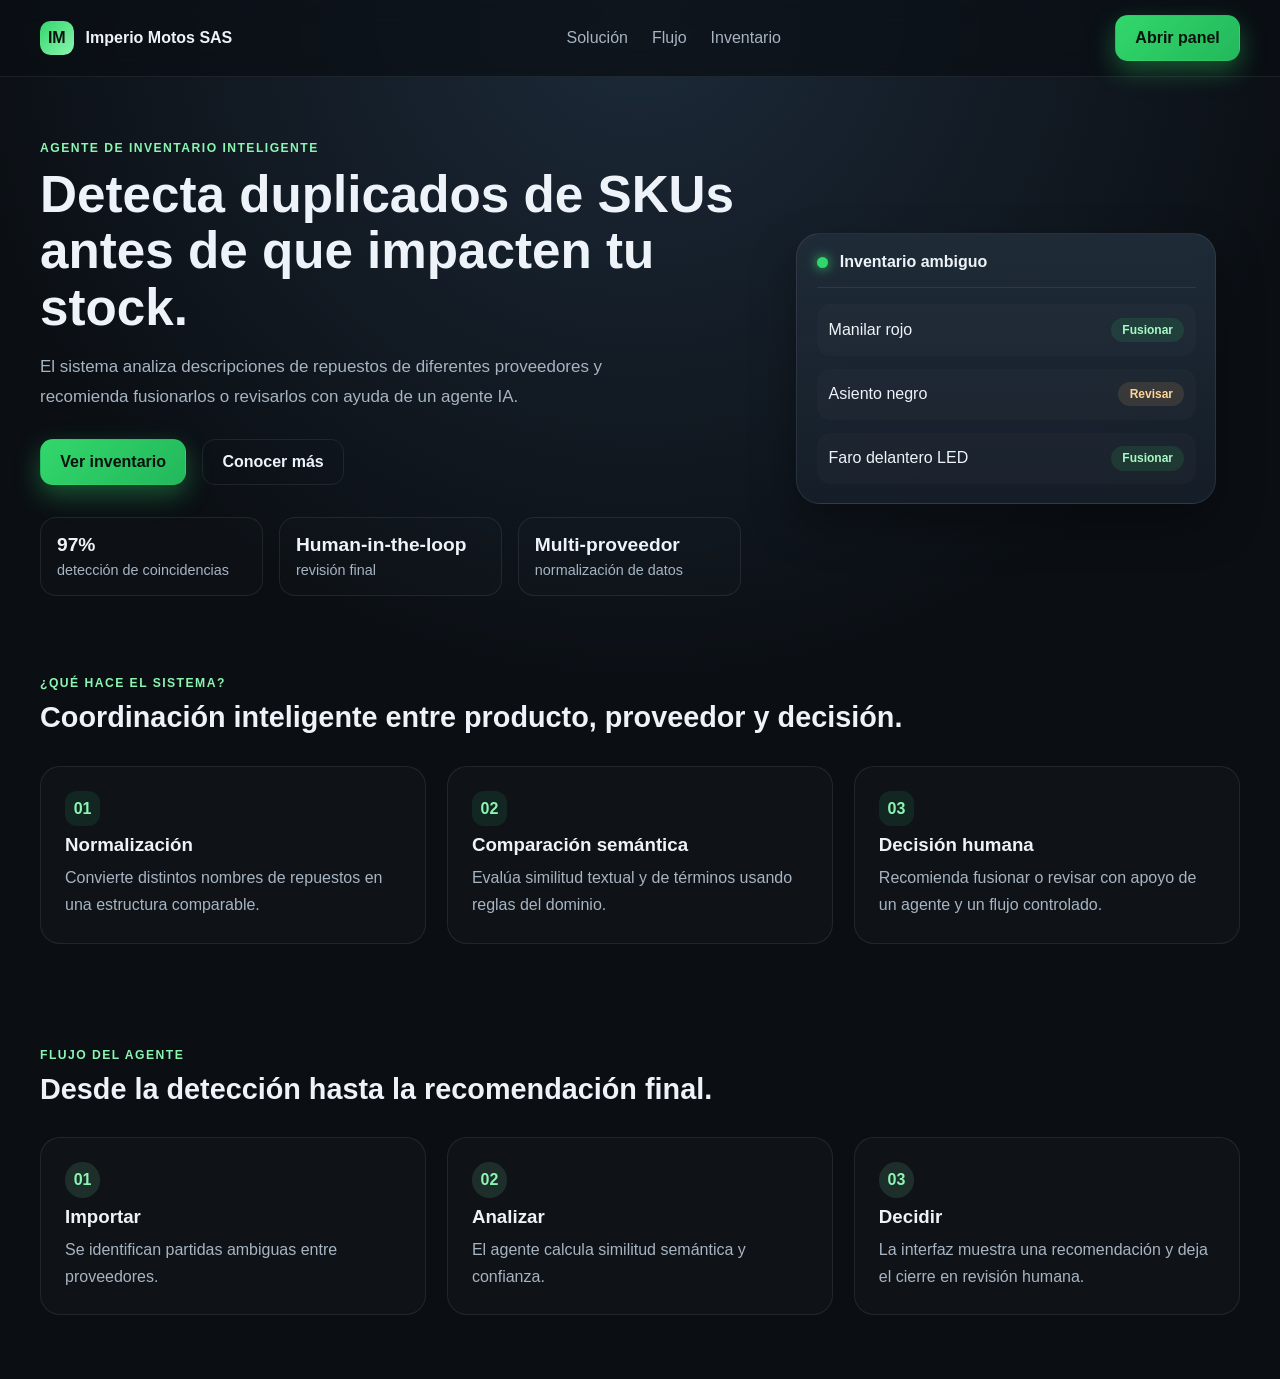
==== 03-Src/Frontend/index.html @ 2732e971 "feat: primer lanzamiento de agente IA." ====
<!DOCTYPE html>
<html lang="es">
  <head>
    <meta charset="UTF-8" />
    <meta name="viewport" content="width=device-width, initial-scale=1.0" />
    <title>Imperio Motos SAS</title>
    <link rel="stylesheet" href="styles.css" />
  </head>
  <body>
    <div class="page-shell">
      <header class="site-header">
        <nav class="nav container">
          <div class="brand">
            <span class="brand-mark">IM</span>
            <span>Imperio Motos SAS</span>
          </div>
          <div class="nav-links">
            <a href="#features">Solución</a>
            <a href="#workflow">Flujo</a>
            <a href="inventario.html">Inventario</a>
          </div>
          <a class="btn btn-primary" href="inventario.html">Abrir panel</a>
        </nav>
      </header>

      <main>
        <section class="hero">
          <div class="container hero-content">
            <div class="hero-copy">
              <p class="eyebrow">Agente de inventario inteligente</p>
              <h1>Detecta duplicados de SKUs antes de que impacten tu stock.</h1>
              <p class="hero-text">
                El sistema analiza descripciones de repuestos de diferentes proveedores y
                recomienda fusionarlos o revisarlos con ayuda de un agente IA.
              </p>
              <div class="hero-actions">
                <a class="btn btn-primary" href="inventario.html">Ver inventario</a>
                <a class="btn btn-secondary" href="#features">Conocer más</a>
              </div>
              <ul class="hero-stats">
                <li><strong>97%</strong><span>detección de coincidencias</span></li>
                <li><strong>Human-in-the-loop</strong><span>revisión final</span></li>
                <li><strong>Multi-proveedor</strong><span>normalización de datos</span></li>
              </ul>
            </div>

            <div class="hero-visual">
              <div class="dashboard-card">
                <div class="card-header">
                  <span class="status-dot"></span>
                  <span>Inventario ambiguo</span>
                </div>
                <div class="mini-table">
                  <div class="row">
                    <span>Manilar rojo</span>
                    <span class="badge success">Fusionar</span>
                  </div>
                  <div class="row">
                    <span>Asiento negro</span>
                    <span class="badge warning">Revisar</span>
                  </div>
                  <div class="row">
                    <span>Faro delantero LED</span>
                    <span class="badge success">Fusionar</span>
                  </div>
                </div>
              </div>
            </div>
          </div>
        </section>

        <section id="features" class="features">
          <div class="container section-heading">
            <p class="eyebrow">¿Qué hace el sistema?</p>
            <h2>Coordinación inteligente entre producto, proveedor y decisión.</h2>
          </div>
          <div class="container features-grid">
            <article class="feature-card">
              <div class="icon">01</div>
              <h3>Normalización</h3>
              <p>Convierte distintos nombres de repuestos en una estructura comparable.</p>
            </article>
            <article class="feature-card">
              <div class="icon">02</div>
              <h3>Comparación semántica</h3>
              <p>Evalúa similitud textual y de términos usando reglas del dominio.</p>
            </article>
            <article class="feature-card">
              <div class="icon">03</div>
              <h3>Decisión humana</h3>
              <p>Recomienda fusionar o revisar con apoyo de un agente y un flujo controlado.</p>
            </article>
          </div>
        </section>

        <section id="workflow" class="workflow">
          <div class="container section-heading">
            <p class="eyebrow">Flujo del agente</p>
            <h2>Desde la detección hasta la recomendación final.</h2>
          </div>
          <div class="container process-grid">
            <div class="process-step">
              <span>01</span>
              <h3>Importar</h3>
              <p>Se identifican partidas ambiguas entre proveedores.</p>
            </div>
            <div class="process-step">
              <span>02</span>
              <h3>Analizar</h3>
              <p>El agente calcula similitud semántica y confianza.</p>
            </div>
            <div class="process-step">
              <span>03</span>
              <h3>Decidir</h3>
              <p>La interfaz muestra una recomendación y deja el cierre en revisión humana.</p>
            </div>
          </div>
        </section>
      </main>
    </div>
  </body>
</html>
---- 03-Src/Frontend/styles.css ----
:root {
  --bg: #0b0f14;
  --bg-soft: #121922;
  --panel: #161f2a;
  --card: #1b2530;
  --card-alt: #202c39;
  --text: #edf3f8;
  --muted: #a7b4c2;
  --primary: #32d76b;
  --primary-strong: #23b85c;
  --accent: #8bf5b1;
  --warning: #ffbf69;
  --danger: #ff6b6b;
  --line: rgba(255, 255, 255, 0.08);
  --shadow: rgba(0, 0, 0, 0.35);
}

* {
  box-sizing: border-box;
}

html {
  scroll-behavior: smooth;
}

body {
  margin: 0;
  font-family: Inter, "Segoe UI", sans-serif;
  background: radial-gradient(circle at top, #1c2a39 0%, var(--bg) 45%);
  color: var(--text);
}

img {
  max-width: 100%;
}

button,
a {
  font: inherit;
}

.page-shell {
  min-height: 100vh;
}

.container {
  width: min(1200px, calc(100% - 2rem));
  margin: 0 auto;
}

.site-header {
  position: sticky;
  top: 0;
  z-index: 20;
  backdrop-filter: blur(12px);
  background: rgba(11, 15, 20, 0.72);
  border-bottom: 1px solid var(--line);
}

.nav {
  display: flex;
  align-items: center;
  justify-content: space-between;
  gap: 1rem;
  min-height: 76px;
}

.brand {
  display: flex;
  align-items: center;
  gap: 0.75rem;
  font-weight: 700;
}

.brand-mark {
  display: inline-flex;
  align-items: center;
  justify-content: center;
  width: 2.1rem;
  height: 2.1rem;
  border-radius: 0.65rem;
  background: linear-gradient(135deg, var(--primary), var(--accent));
  color: #0a120e;
  font-weight: 800;
}

.nav-links {
  display: flex;
  align-items: center;
  gap: 1.5rem;
}

.nav-links a {
  color: var(--muted);
  text-decoration: none;
  transition: color 0.2s ease;
}

.nav-links a:hover {
  color: var(--text);
}

.btn {
  display: inline-flex;
  align-items: center;
  justify-content: center;
  border: 1px solid transparent;
  border-radius: 0.8rem;
  padding: 0.8rem 1.2rem;
  font-weight: 700;
  text-decoration: none;
  cursor: pointer;
  transition: transform 0.2s ease, box-shadow 0.2s ease, background 0.2s ease;
}

.btn:hover {
  transform: translateY(-1px);
}

.btn-primary {
  background: linear-gradient(135deg, var(--primary), var(--primary-strong));
  color: #0a120e;
  box-shadow: 0 10px 24px rgba(50, 215, 107, 0.35);
}

.btn-secondary {
  background: transparent;
  color: var(--text);
  border-color: var(--line);
}

.hero {
  padding: 4rem 0 2.5rem;
}

.hero-content {
  display: grid;
  grid-template-columns: 1.2fr 0.8fr;
  align-items: center;
  gap: 2rem;
}

.eyebrow {
  margin: 0 0 0.75rem;
  color: var(--accent);
  text-transform: uppercase;
  letter-spacing: 0.12em;
  font-size: 0.76rem;
  font-weight: 700;
}

.hero-copy h1,
.section-heading h2,
.panel-topbar h1 {
  margin: 0;
  line-height: 1.1;
}

.hero-copy h1 {
  font-size: clamp(2.5rem, 4vw, 4.1rem);
  max-width: 700px;
}

.hero-text {
  max-width: 620px;
  margin: 1rem 0 0;
  color: var(--muted);
  font-size: 1.06rem;
  line-height: 1.75;
}

.hero-actions {
  display: flex;
  flex-wrap: wrap;
  gap: 1rem;
  margin-top: 1.75rem;
}

.hero-stats {
  list-style: none;
  padding: 0;
  margin: 2rem 0 0;
  display: grid;
  grid-template-columns: repeat(3, minmax(120px, 1fr));
  gap: 1rem;
}

.hero-stats li {
  padding: 1rem;
  border: 1px solid var(--line);
  border-radius: 1rem;
  background: rgba(255, 255, 255, 0.01);
}

.hero-stats strong {
  display: block;
  margin-bottom: 0.35rem;
  font-size: 1.2rem;
}

.hero-stats span {
  color: var(--muted);
  font-size: 0.9rem;
}

.hero-visual {
  display: flex;
  justify-content: center;
}

.dashboard-card {
  width: min(100%, 420px);
  padding: 1.2rem;
  border-radius: 1.5rem;
  border: 1px solid var(--line);
  background: linear-gradient(180deg, rgba(32, 44, 57, 0.95), rgba(22, 31, 42, 0.9));
  box-shadow: var(--shadow) 0 20px 45px;
}

.card-header {
  display: flex;
  align-items: center;
  gap: 0.75rem;
  padding-bottom: 1rem;
  border-bottom: 1px solid var(--line);
  font-weight: 600;
}

.status-dot {
  width: 0.7rem;
  height: 0.7rem;
  border-radius: 50%;
  background: var(--primary);
  box-shadow: 0 0 12px var(--primary);
}

.mini-table {
  display: grid;
  gap: 0.8rem;
  margin-top: 1rem;
}

.row {
  display: flex;
  align-items: center;
  justify-content: space-between;
  gap: 0.5rem;
  padding: 0.85rem 0.75rem;
  border-radius: 0.85rem;
  background: rgba(255, 255, 255, 0.02);
}

.badge {
  display: inline-flex;
  align-items: center;
  border-radius: 999px;
  padding: 0.32rem 0.7rem;
  font-size: 0.75rem;
  font-weight: 700;
}

.badge.success {
  background: rgba(50, 215, 107, 0.12);
  color: #a8f9c3;
}

.badge.warning {
  background: rgba(255, 191, 105, 0.12);
  color: #ffd39a;
}

.features,
.workflow {
  padding: 2.5rem 0 4rem;
}

.section-heading {
  margin-bottom: 2rem;
}

.section-heading h2 {
  font-size: clamp(1.8rem, 2vw, 3rem);
}

.features-grid,
.process-grid {
  display: grid;
  grid-template-columns: repeat(3, minmax(220px, 1fr));
  gap: 1.3rem;
}

.feature-card,
.process-step {
  padding: 1.5rem;
  border-radius: 1.25rem;
  border: 1px solid var(--line);
  background: rgba(255, 255, 255, 0.02);
}

.feature-card h3,
.process-step h3 {
  margin: 0.5rem 0;
}

.feature-card p,
.process-step p {
  margin: 0;
  color: var(--muted);
  line-height: 1.7;
}

.icon {
  display: inline-flex;
  width: 2.2rem;
  height: 2.2rem;
  align-items: center;
  justify-content: center;
  border-radius: 0.75rem;
  background: rgba(50, 215, 107, 0.1);
  color: var(--accent);
  font-weight: 800;
}

.process-step span {
  display: inline-flex;
  align-items: center;
  justify-content: center;
  width: 2.2rem;
  height: 2.2rem;
  border-radius: 50%;
  background: rgba(139, 245, 177, 0.12);
  color: var(--accent);
  font-weight: 700;
}

.dashboard-shell {
  padding-bottom: 2rem;
}

.dashboard {
  display: grid;
  grid-template-columns: 260px 1fr;
  gap: 1.2rem;
  padding-top: 2rem;
}

.sidebar-panel,
.inventory-panel,
.table-card,
.summary-card {
  border: 1px solid var(--line);
  border-radius: 1.2rem;
  background: rgba(27, 37, 48, 0.85);
}

.sidebar-panel {
  padding: 1.25rem;
}

.sidebar-panel h2 {
  margin-top: 0;
}

.sidebar-panel ul {
  list-style: none;
  padding: 0;
  margin: 0;
  display: grid;
  gap: 0.75rem;
}

.sidebar-panel li {
  padding: 0.8rem 0.9rem;
  border-radius: 0.8rem;
  color: var(--muted);
  background: transparent;
}

.sidebar-panel li.active {
  background: rgba(50, 215, 107, 0.12);
  color: var(--text);
  border: 1px solid rgba(50, 215, 107, 0.28);
}

.inventory-panel {
  padding: 1.25rem;
}

.panel-topbar {
  display: flex;
  align-items: center;
  justify-content: space-between;
  gap: 1rem;
  margin-bottom: 1.2rem;
}

.summary-cards {
  display: grid;
  grid-template-columns: repeat(3, minmax(0, 1fr));
  gap: 1rem;
  margin-bottom: 1.2rem;
}

.summary-card {
  padding: 1rem;
  display: flex;
  flex-direction: column;
  gap: 0.35rem;
}

.summary-card span {
  color: var(--muted);
}

.summary-card strong {
  font-size: 1.6rem;
}

.table-card {
  overflow: hidden;
}

table {
  width: 100%;
  border-collapse: collapse;
}

th,
td {
  padding: 0.95rem 0.85rem;
  text-align: left;
  border-bottom: 1px solid var(--line);
  vertical-align: top;
}

th {
  background: rgba(255, 255, 255, 0.02);
  color: var(--muted);
  font-size: 0.82rem;
  letter-spacing: 0.04em;
  text-transform: uppercase;
}

tbody tr:hover {
  background: rgba(255, 255, 255, 0.015);
}

.action-result {
  display: inline-flex;
  align-items: center;
  border-radius: 999px;
  padding: 0.35rem 0.7rem;
  font-size: 0.76rem;
  font-weight: 700;
}

.action-result.fusionar {
  background: rgba(50, 215, 107, 0.12);
  color: #a8f9c3;
}

.action-result.revisar {
  background: rgba(255, 191, 105, 0.12);
  color: #ffd39a;
}

.empty-state {
  text-align: center;
  color: var(--muted);
  padding: 2rem;
}

@media (max-width: 900px) {
  .hero-content,
  .dashboard {
    grid-template-columns: 1fr;
  }

  .dashboard {
    padding-top: 1rem;
  }
}

@media (max-width: 760px) {
  .nav {
    flex-wrap: wrap;
    justify-content: center;
    padding: 0.7rem 0;
  }

  .nav-links {
    order: 3;
    width: 100%;
    justify-content: center;
  }

  .features-grid,
  .process-grid,
  .summary-cards,
  .hero-stats {
    grid-template-columns: 1fr;
  }

  .panel-topbar {
    flex-direction: column;
    align-items: flex-start;
  }

  .table-card {
    overflow-x: auto;
  }
}
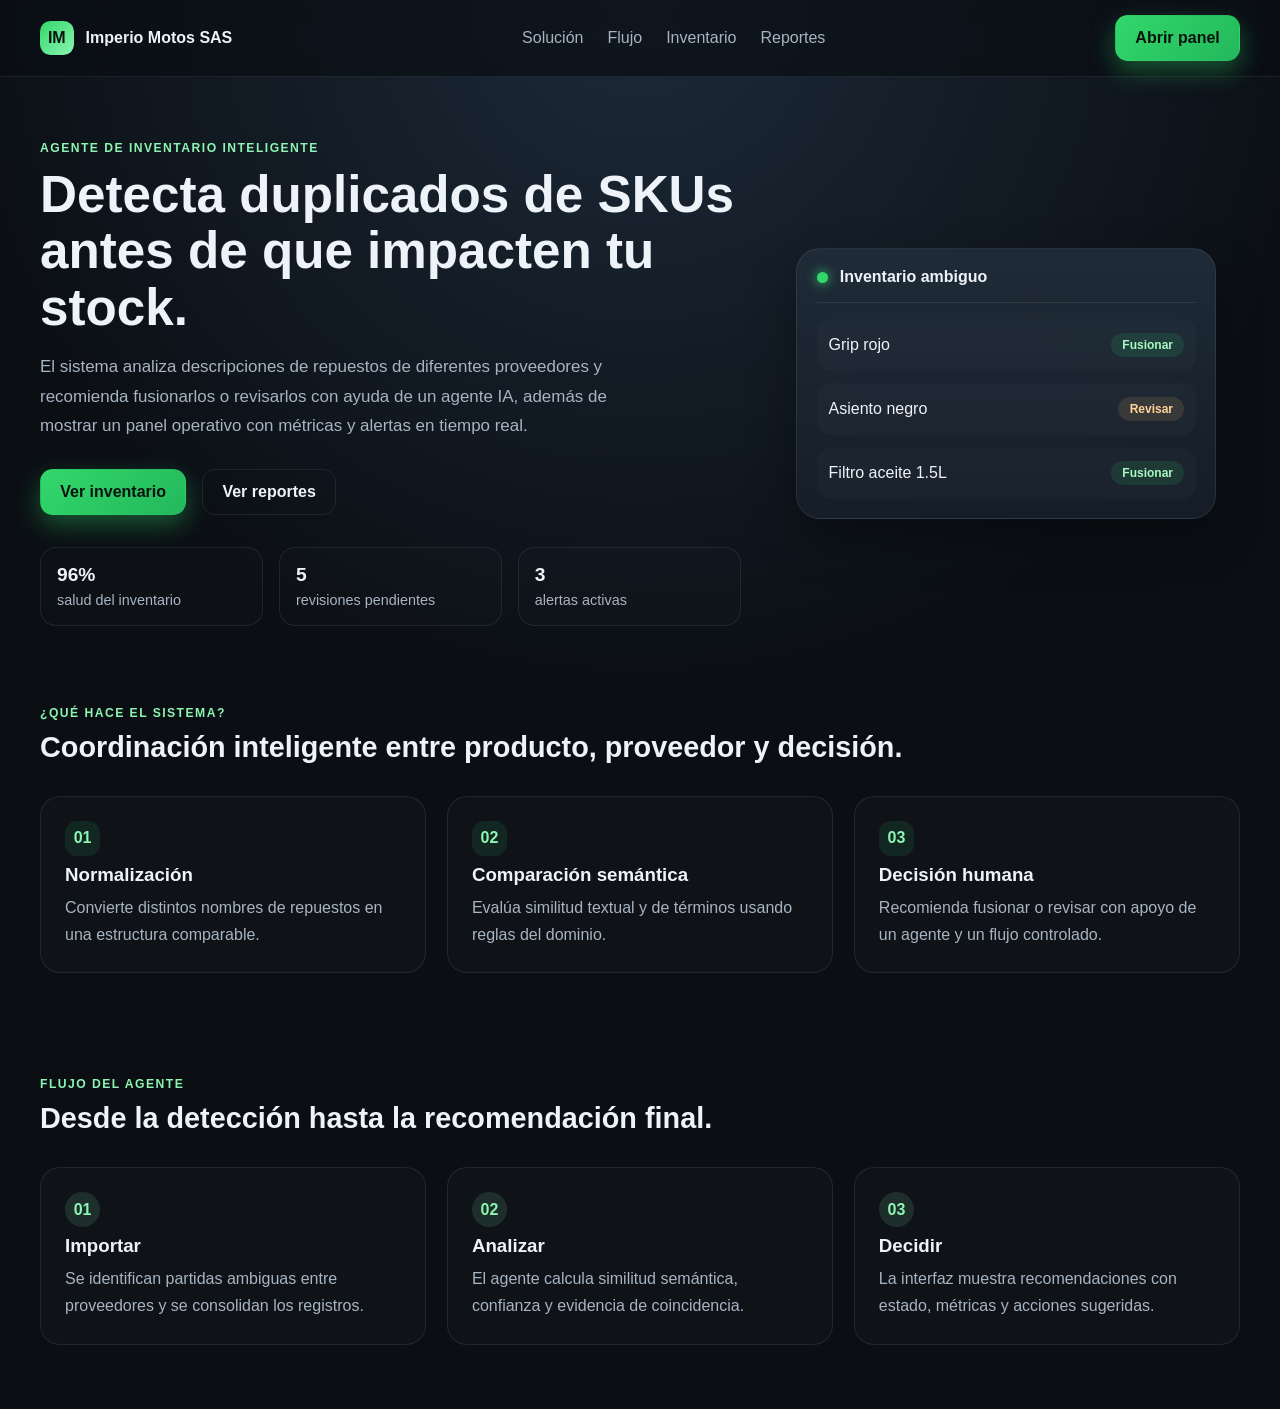
==== commit cefbd9d7: "style: nuevas vistas para enriquecer el agente." ====
--- a/03-Src/Frontend/index.html
+++ b/03-Src/Frontend/index.html
@@ -18,6 +18,7 @@
             <a href="#features">Solución</a>
             <a href="#workflow">Flujo</a>
             <a href="inventario.html">Inventario</a>
+            <a href="reportes.html">Reportes</a>
           </div>
           <a class="btn btn-primary" href="inventario.html">Abrir panel</a>
         </nav>
@@ -31,16 +32,17 @@
               <h1>Detecta duplicados de SKUs antes de que impacten tu stock.</h1>
               <p class="hero-text">
                 El sistema analiza descripciones de repuestos de diferentes proveedores y
-                recomienda fusionarlos o revisarlos con ayuda de un agente IA.
+                recomienda fusionarlos o revisarlos con ayuda de un agente IA, además de
+                mostrar un panel operativo con métricas y alertas en tiempo real.
               </p>
               <div class="hero-actions">
                 <a class="btn btn-primary" href="inventario.html">Ver inventario</a>
-                <a class="btn btn-secondary" href="#features">Conocer más</a>
+                <a class="btn btn-secondary" href="reportes.html">Ver reportes</a>
               </div>
               <ul class="hero-stats">
-                <li><strong>97%</strong><span>detección de coincidencias</span></li>
-                <li><strong>Human-in-the-loop</strong><span>revisión final</span></li>
-                <li><strong>Multi-proveedor</strong><span>normalización de datos</span></li>
+                <li><strong>96%</strong><span>salud del inventario</span></li>
+                <li><strong>5</strong><span>revisiones pendientes</span></li>
+                <li><strong>3</strong><span>alertas activas</span></li>
               </ul>
             </div>
 
@@ -52,7 +54,7 @@
                 </div>
                 <div class="mini-table">
                   <div class="row">
-                    <span>Manilar rojo</span>
+                    <span>Grip rojo</span>
                     <span class="badge success">Fusionar</span>
                   </div>
                   <div class="row">
@@ -60,7 +62,7 @@
                     <span class="badge warning">Revisar</span>
                   </div>
                   <div class="row">
-                    <span>Faro delantero LED</span>
+                    <span>Filtro aceite 1.5L</span>
                     <span class="badge success">Fusionar</span>
                   </div>
                 </div>
@@ -102,17 +104,17 @@
             <div class="process-step">
               <span>01</span>
               <h3>Importar</h3>
-              <p>Se identifican partidas ambiguas entre proveedores.</p>
+              <p>Se identifican partidas ambiguas entre proveedores y se consolidan los registros.</p>
             </div>
             <div class="process-step">
               <span>02</span>
               <h3>Analizar</h3>
-              <p>El agente calcula similitud semántica y confianza.</p>
+              <p>El agente calcula similitud semántica, confianza y evidencia de coincidencia.</p>
             </div>
             <div class="process-step">
               <span>03</span>
               <h3>Decidir</h3>
-              <p>La interfaz muestra una recomendación y deja el cierre en revisión humana.</p>
+              <p>La interfaz muestra recomendaciones con estado, métricas y acciones sugeridas.</p>
             </div>
           </div>
         </section>
--- a/03-Src/Frontend/styles.css
+++ b/03-Src/Frontend/styles.css
@@ -30,6 +30,13 @@
   color: var(--text);
 }
 
+h1,
+h2,
+h3,
+p {
+  margin-top: 0;
+}
+
 img {
   max-width: 100%;
 }
@@ -420,6 +427,152 @@
   overflow: hidden;
 }
 
+.sidebar-box {
+  margin-top: 1.5rem;
+  padding: 1rem;
+  border-radius: 1rem;
+  border: 1px solid var(--line);
+  background: rgba(255, 255, 255, 0.015);
+}
+
+.sidebar-box h3 {
+  margin-bottom: 0.75rem;
+  font-size: 0.96rem;
+}
+
+.mini-stat {
+  display: flex;
+  align-items: center;
+  justify-content: space-between;
+  gap: 0.5rem;
+  padding: 0.65rem 0;
+  border-top: 1px solid var(--line);
+}
+
+.mini-stat:first-of-type {
+  border-top: 0;
+}
+
+.mini-stat span {
+  color: var(--muted);
+}
+
+.reports-page {
+  padding-top: 2rem;
+}
+
+.panel-header {
+  margin-bottom: 1.25rem;
+}
+
+.reports-summary {
+  margin-bottom: 1.2rem;
+}
+
+.reports-grid {
+  display: grid;
+  grid-template-columns: repeat(2, minmax(0, 1fr));
+  gap: 1.2rem;
+  margin-bottom: 1.2rem;
+}
+
+.report-card {
+  padding: 1.25rem;
+  border: 1px solid var(--line);
+  border-radius: 1.2rem;
+  background: rgba(27, 37, 48, 0.85);
+}
+
+.report-header {
+  margin-bottom: 1rem;
+}
+
+.category-bars {
+  display: grid;
+  gap: 0.85rem;
+}
+
+.category-row {
+  display: grid;
+  grid-template-columns: 110px 1fr 42px;
+  align-items: center;
+  gap: 0.8rem;
+}
+
+.category-label {
+  color: var(--muted);
+  font-size: 0.9rem;
+}
+
+.category-track {
+  position: relative;
+  height: 0.72rem;
+  border-radius: 999px;
+  background: rgba(255, 255, 255, 0.06);
+  overflow: hidden;
+}
+
+.category-fill {
+  position: absolute;
+  inset: 0 auto 0 0;
+  border-radius: inherit;
+}
+
+.category-value {
+  text-align: right;
+  font-weight: 700;
+}
+
+.recommendation-list,
+.activity-feed {
+  list-style: none;
+  padding: 0;
+  margin: 0;
+  display: grid;
+  gap: 0.75rem;
+}
+
+.recommendation-list li,
+.activity-feed li {
+  padding: 0.8rem 0.9rem;
+  border-radius: 0.9rem;
+  background: rgba(255, 255, 255, 0.02);
+  color: var(--muted);
+}
+
+.forecast-chart {
+  display: grid;
+  grid-template-columns: repeat(4, minmax(0, 1fr));
+  align-items: end;
+  gap: 0.8rem;
+  min-height: 180px;
+}
+
+.forecast-bar-wrap {
+  display: flex;
+  flex-direction: column;
+  align-items: center;
+  justify-content: flex-end;
+  gap: 0.55rem;
+  height: 100%;
+}
+
+.forecast-bar {
+  width: 100%;
+  border-radius: 0.75rem 0.75rem 0 0;
+  background: linear-gradient(180deg, var(--accent), var(--primary));
+  min-height: 20px;
+}
+
+.forecast-label {
+  font-size: 0.8rem;
+  color: var(--muted);
+}
+
+.secondary-grid {
+  margin-bottom: 0;
+}
+
 table {
   width: 100%;
   border-collapse: collapse;
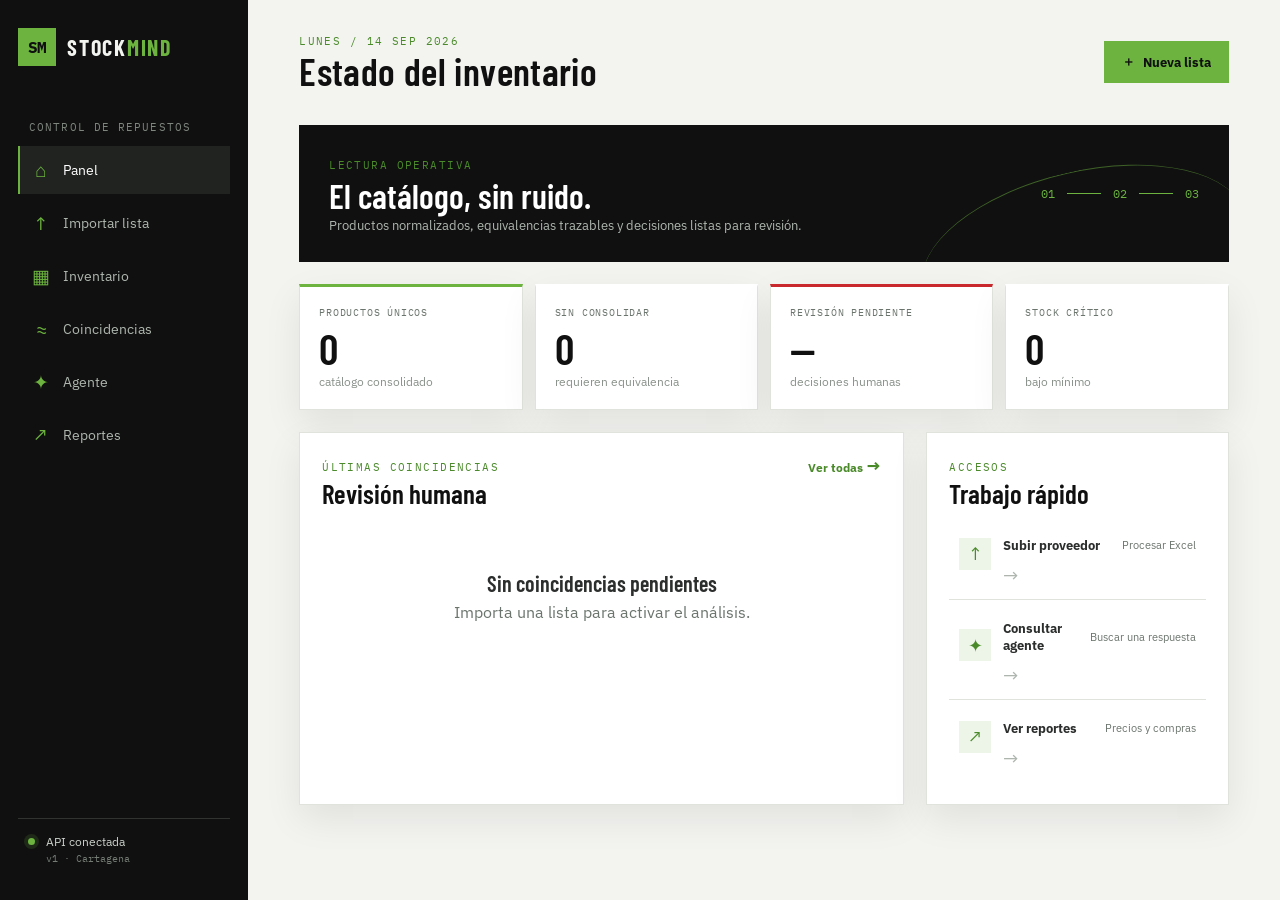
==== commit b7ae9b42: "release: v0.1.0 | estructura base y planeación del agente de inventario. Primer avance del proyecto " ====
--- a/03-Src/Frontend/index.html
+++ b/03-Src/Frontend/index.html
@@ -3,122 +3,43 @@
   <head>
     <meta charset="UTF-8" />
     <meta name="viewport" content="width=device-width, initial-scale=1.0" />
-    <title>Imperio Motos SAS</title>
-    <link rel="stylesheet" href="styles.css" />
+    <title>StockMind / Panel</title>
+    <link rel="stylesheet" href="Assets/styles.css" />
   </head>
-  <body>
-    <div class="page-shell">
-      <header class="site-header">
-        <nav class="nav container">
-          <div class="brand">
-            <span class="brand-mark">IM</span>
-            <span>Imperio Motos SAS</span>
-          </div>
-          <div class="nav-links">
-            <a href="#features">Solución</a>
-            <a href="#workflow">Flujo</a>
-            <a href="inventario.html">Inventario</a>
-            <a href="reportes.html">Reportes</a>
-          </div>
-          <a class="btn btn-primary" href="inventario.html">Abrir panel</a>
+  <body data-page="dashboard">
+    <div class="app-shell">
+      <aside class="side-rail">
+        <a class="brand" href="index.html"><span class="brand-mark">SM</span><span>STOCK<span class="brand-accent">MIND</span></span></a>
+        <p class="rail-caption">CONTROL DE REPUESTOS</p>
+        <nav class="main-nav" aria-label="Navegación principal">
+          <a class="nav-item active" href="index.html"><span class="nav-icon">⌂</span>Panel</a>
+          <a class="nav-item" href="Pages/importar.html"><span class="nav-icon">↑</span>Importar lista</a>
+          <a class="nav-item" href="Pages/inventario.html"><span class="nav-icon">▦</span>Inventario</a>
+          <a class="nav-item" href="Pages/coincidencias.html"><span class="nav-icon">≈</span>Coincidencias</a>
+          <a class="nav-item" href="Pages/agente.html"><span class="nav-icon">✦</span>Agente</a>
+          <a class="nav-item" href="Pages/reportes.html"><span class="nav-icon">↗</span>Reportes</a>
         </nav>
-      </header>
+        <div class="rail-footer"><span class="live-dot"></span><span>API conectada</span><small>v1 · Cartagena</small></div>
+      </aside>
 
-      <main>
-        <section class="hero">
-          <div class="container hero-content">
-            <div class="hero-copy">
-              <p class="eyebrow">Agente de inventario inteligente</p>
-              <h1>Detecta duplicados de SKUs antes de que impacten tu stock.</h1>
-              <p class="hero-text">
-                El sistema analiza descripciones de repuestos de diferentes proveedores y
-                recomienda fusionarlos o revisarlos con ayuda de un agente IA, además de
-                mostrar un panel operativo con métricas y alertas en tiempo real.
-              </p>
-              <div class="hero-actions">
-                <a class="btn btn-primary" href="inventario.html">Ver inventario</a>
-                <a class="btn btn-secondary" href="reportes.html">Ver reportes</a>
-              </div>
-              <ul class="hero-stats">
-                <li><strong>96%</strong><span>salud del inventario</span></li>
-                <li><strong>5</strong><span>revisiones pendientes</span></li>
-                <li><strong>3</strong><span>alertas activas</span></li>
-              </ul>
-            </div>
+      <main class="main-content">
+        <header class="topbar"><div><p class="kicker">LUNES / 14 SEP 2026</p><h1>Estado del inventario</h1></div><a class="button button-primary" href="Pages/importar.html"><span>＋</span> Nueva lista</a></header>
+        <section class="data-band"><div><span class="section-label">LECTURA OPERATIVA</span><h2>El catálogo, sin ruido.</h2><p>Productos normalizados, equivalencias trazables y decisiones listas para revisión.</p></div><div class="band-graphic" aria-hidden="true"><span>01</span><i></i><span>02</span><i></i><span>03</span></div></section>
 
-            <div class="hero-visual">
-              <div class="dashboard-card">
-                <div class="card-header">
-                  <span class="status-dot"></span>
-                  <span>Inventario ambiguo</span>
-                </div>
-                <div class="mini-table">
-                  <div class="row">
-                    <span>Grip rojo</span>
-                    <span class="badge success">Fusionar</span>
-                  </div>
-                  <div class="row">
-                    <span>Asiento negro</span>
-                    <span class="badge warning">Revisar</span>
-                  </div>
-                  <div class="row">
-                    <span>Filtro aceite 1.5L</span>
-                    <span class="badge success">Fusionar</span>
-                  </div>
-                </div>
-              </div>
-            </div>
-          </div>
+        <section class="metric-grid" aria-label="Resumen del inventario">
+          <article class="metric-card metric-feature"><span class="metric-label">PRODUCTOS ÚNICOS</span><strong id="metricCanonical">—</strong><span class="metric-note">catálogo consolidado</span></article>
+          <article class="metric-card"><span class="metric-label">SIN CONSOLIDAR</span><strong id="metricUnlinked">—</strong><span class="metric-note">requieren equivalencia</span></article>
+          <article class="metric-card metric-alert"><span class="metric-label">REVISIÓN PENDIENTE</span><strong id="metricPending">—</strong><span class="metric-note">decisiones humanas</span></article>
+          <article class="metric-card"><span class="metric-label">STOCK CRÍTICO</span><strong id="metricCritical">—</strong><span class="metric-note">bajo mínimo</span></article>
         </section>
 
-        <section id="features" class="features">
-          <div class="container section-heading">
-            <p class="eyebrow">¿Qué hace el sistema?</p>
-            <h2>Coordinación inteligente entre producto, proveedor y decisión.</h2>
-          </div>
-          <div class="container features-grid">
-            <article class="feature-card">
-              <div class="icon">01</div>
-              <h3>Normalización</h3>
-              <p>Convierte distintos nombres de repuestos en una estructura comparable.</p>
-            </article>
-            <article class="feature-card">
-              <div class="icon">02</div>
-              <h3>Comparación semántica</h3>
-              <p>Evalúa similitud textual y de términos usando reglas del dominio.</p>
-            </article>
-            <article class="feature-card">
-              <div class="icon">03</div>
-              <h3>Decisión humana</h3>
-              <p>Recomienda fusionar o revisar con apoyo de un agente y un flujo controlado.</p>
-            </article>
-          </div>
+        <section class="dashboard-grid">
+          <article class="panel panel-wide"><div class="panel-heading"><div><span class="section-label">ÚLTIMAS COINCIDENCIAS</span><h2>Revisión humana</h2></div><a class="text-link" href="Pages/coincidencias.html">Ver todas <span>→</span></a></div><div id="dashboardMatches" class="match-list"><div class="loading-line"></div></div></article>
+          <article class="panel"><div class="panel-heading"><div><span class="section-label">ACCESOS</span><h2>Trabajo rápido</h2></div></div><div class="quick-actions"><a href="Pages/importar.html"><span class="quick-icon">↑</span><b>Subir proveedor</b><small>Procesar Excel</small><span>→</span></a><a href="Pages/agente.html"><span class="quick-icon">✦</span><b>Consultar agente</b><small>Buscar una respuesta</small><span>→</span></a><a href="Pages/reportes.html"><span class="quick-icon">↗</span><b>Ver reportes</b><small>Precios y compras</small><span>→</span></a></div></article>
         </section>
-
-        <section id="workflow" class="workflow">
-          <div class="container section-heading">
-            <p class="eyebrow">Flujo del agente</p>
-            <h2>Desde la detección hasta la recomendación final.</h2>
-          </div>
-          <div class="container process-grid">
-            <div class="process-step">
-              <span>01</span>
-              <h3>Importar</h3>
-              <p>Se identifican partidas ambiguas entre proveedores y se consolidan los registros.</p>
-            </div>
-            <div class="process-step">
-              <span>02</span>
-              <h3>Analizar</h3>
-              <p>El agente calcula similitud semántica, confianza y evidencia de coincidencia.</p>
-            </div>
-            <div class="process-step">
-              <span>03</span>
-              <h3>Decidir</h3>
-              <p>La interfaz muestra recomendaciones con estado, métricas y acciones sugeridas.</p>
-            </div>
-          </div>
-        </section>
+        <div id="dashboardNotice" class="notice" role="status" hidden></div>
       </main>
     </div>
+    <script src="Assets/Js/script.js"></script>
   </body>
 </html>
--- a/03-Src/Frontend/Assets/styles.css
+++ b/03-Src/Frontend/Assets/styles.css
@@ -0,0 +1,154 @@
+@import url('https://fonts.googleapis.com/css2?family=Barlow+Condensed:wght@500;600;700&family=IBM+Plex+Mono:wght@400;500&family=IBM+Plex+Sans:wght@400;500;600;700&display=swap');
+
+:root {
+  --verde: #6cb33f;
+  --verde-hondo: #4a8a2a;
+  --negro: #101010;
+  --grafito: #2b2e2c;
+  --hueso: #f3f4f0;
+  --blanco: #ffffff;
+  --muted: #6b746d;
+  --line: #dfe3dc;
+  --line-dark: #3a3d39;
+  --alerta: #c9282d;
+  --amber: #b87918;
+  --shadow: 0 14px 35px rgba(16, 16, 16, .08);
+}
+
+* { box-sizing: border-box; }
+html { scroll-behavior: smooth; }
+body { margin: 0; background: var(--hueso); color: var(--grafito); font-family: 'IBM Plex Sans', sans-serif; }
+a { color: inherit; }
+button, input, select, textarea { font: inherit; }
+button, a { -webkit-tap-highlight-color: transparent; }
+button:focus-visible, a:focus-visible, input:focus-visible, select:focus-visible, textarea:focus-visible { outline: 3px solid rgba(108,179,63,.55); outline-offset: 3px; }
+
+.app-shell { min-height: 100vh; display: grid; grid-template-columns: 248px minmax(0, 1fr); }
+.side-rail { position: sticky; top: 0; height: 100vh; display: flex; flex-direction: column; padding: 28px 18px 20px; background: var(--negro); color: #f2f4ef; }
+.brand { display: inline-flex; align-items: center; gap: 11px; text-decoration: none; font-family: 'Barlow Condensed', sans-serif; font-size: 22px; font-weight: 700; letter-spacing: .08em; }
+.brand-mark { display: grid; place-items: center; width: 38px; height: 38px; background: var(--verde); color: var(--negro); font: 700 16px 'IBM Plex Mono', monospace; letter-spacing: -.08em; }
+.brand-accent { color: var(--verde); }
+.rail-caption { margin: 54px 11px 12px; color: #7e867e; font: 11px 'IBM Plex Mono', monospace; letter-spacing: .1em; }
+.main-nav { display: grid; gap: 5px; }
+.nav-item { display: flex; align-items: center; gap: 12px; padding: 12px 11px; color: #aeb6ae; text-decoration: none; font-size: 14px; border-left: 2px solid transparent; transition: color .18s, background .18s, border .18s; }
+.nav-item:hover, .nav-item.active { color: #fff; background: #20231f; border-left-color: var(--verde); }
+.nav-icon { width: 20px; color: var(--verde); text-align: center; font-size: 19px; }
+.rail-footer { display: grid; grid-template-columns: 10px 1fr; gap: 3px 8px; margin-top: auto; padding: 15px 10px; border-top: 1px solid #30332f; color: #cbd2ca; font-size: 12px; }
+.rail-footer small { grid-column: 2; color: #747c74; font: 10px 'IBM Plex Mono', monospace; }
+.live-dot { width: 7px; height: 7px; margin-top: 4px; border-radius: 50%; background: var(--verde); box-shadow: 0 0 0 4px rgba(108,179,63,.15); }
+.main-content { min-width: 0; padding: 34px clamp(22px, 4vw, 64px) 58px; }
+.topbar { display: flex; align-items: center; justify-content: space-between; gap: 20px; max-width: 1400px; margin: 0 auto 35px; }
+.topbar h1 { margin: 4px 0 0; color: var(--negro); font: 600 clamp(28px, 3vw, 43px)/1 'Barlow Condensed', sans-serif; letter-spacing: .01em; }
+.kicker, .section-label { margin: 0; color: var(--verde-hondo); font: 11px 'IBM Plex Mono', monospace; letter-spacing: .13em; }
+.button { display: inline-flex; align-items: center; justify-content: center; gap: 8px; min-height: 42px; padding: 0 17px; border: 1px solid transparent; text-decoration: none; cursor: pointer; font-size: 13px; font-weight: 700; transition: background .18s, color .18s, transform .18s; }
+.button:hover { transform: translateY(-1px); }
+.button-primary { background: var(--verde); color: var(--negro); }
+.button-primary:hover { background: var(--verde-hondo); color: white; }
+.button-quiet { background: transparent; border-color: var(--line); color: var(--grafito); }
+.button-danger { background: #fff1f0; border-color: #efc9c6; color: var(--alerta); }
+.button-small { min-height: 32px; padding: 0 11px; font-size: 12px; }
+.data-band { position: relative; display: flex; justify-content: space-between; gap: 30px; overflow: hidden; max-width: 1400px; margin: 0 auto 22px; padding: 28px 30px; background: var(--negro); color: white; }
+.data-band::after { position: absolute; right: -20px; bottom: -70px; width: 330px; height: 160px; border-top: 1px solid rgba(108,179,63,.5); border-radius: 50%; content: ''; transform: rotate(-13deg); }
+.data-band h2 { margin: 6px 0 4px; font: 600 34px/1 'Barlow Condensed', sans-serif; }
+.data-band p { margin: 0; color: #afb7af; font-size: 13px; }
+.band-graphic { position: relative; z-index: 1; display: flex; align-items: center; gap: 12px; color: var(--verde); font: 12px 'IBM Plex Mono', monospace; }
+.band-graphic i { display: block; width: 34px; height: 1px; background: var(--verde); }
+.metric-grid { display: grid; grid-template-columns: repeat(4, 1fr); gap: 12px; max-width: 1400px; margin: 0 auto 22px; }
+.metric-card { min-height: 125px; padding: 19px; background: white; border: 1px solid var(--line); border-top: 3px solid transparent; box-shadow: var(--shadow); }
+.metric-card.metric-feature { border-top-color: var(--verde); }
+.metric-card.metric-alert { border-top-color: var(--alerta); }
+.metric-label { display: block; color: var(--muted); font: 10px 'IBM Plex Mono', monospace; letter-spacing: .08em; }
+.metric-card strong { display: block; margin: 12px 0 4px; color: var(--negro); font: 600 43px/.8 'Barlow Condensed', sans-serif; }
+.metric-note { color: #89918a; font-size: 12px; }
+.dashboard-grid { display: grid; grid-template-columns: minmax(0, 1.6fr) minmax(290px, .8fr); gap: 22px; max-width: 1400px; margin: 0 auto; }
+.panel { min-width: 0; padding: 22px; background: white; border: 1px solid var(--line); box-shadow: var(--shadow); }
+.panel-heading { display: flex; align-items: flex-start; justify-content: space-between; gap: 15px; margin-bottom: 18px; }
+.panel-heading h2 { margin: 5px 0 0; color: var(--negro); font: 600 27px/1 'Barlow Condensed', sans-serif; }
+.text-link { color: var(--verde-hondo); font-size: 12px; font-weight: 700; text-decoration: none; }
+.text-link span { font-size: 17px; }
+.match-list { display: grid; gap: 9px; }
+.match-row { display: grid; grid-template-columns: 1fr auto; align-items: center; gap: 12px; padding: 13px 14px; border-left: 3px solid var(--line); background: #f8f9f6; }
+.match-row:hover { border-left-color: var(--verde); }
+.match-names { display: flex; flex-wrap: wrap; align-items: center; gap: 7px; font-size: 13px; font-weight: 600; }
+.match-names span { color: #8c958d; font-size: 14px; }
+.match-reason { margin-top: 5px; color: var(--muted); font-size: 11px; }
+.score { display: inline-flex; align-items: center; gap: 4px; color: var(--verde-hondo); font: 500 13px 'IBM Plex Mono', monospace; white-space: nowrap; }
+.status { display: inline-block; padding: 5px 7px; font: 10px 'IBM Plex Mono', monospace; text-transform: uppercase; }
+.status-review { background: #fff3df; color: var(--amber); }
+.status-auto { background: #e8f4df; color: var(--verde-hondo); }
+.status-danger { background: #fff0ef; color: var(--alerta); }
+.quick-actions { display: grid; gap: 8px; }
+.quick-actions a { display: grid; grid-template-columns: 35px 1fr auto; align-items: center; gap: 9px; padding: 12px 10px; border-bottom: 1px solid var(--line); text-decoration: none; }
+.quick-actions a:last-child { border-bottom: 0; }
+.quick-actions a:hover b, .quick-actions a:hover > span:last-child { color: var(--verde-hondo); }
+.quick-icon { grid-row: span 2; display: grid; place-items: center; width: 32px; height: 32px; background: #edf5e8; color: var(--verde-hondo); font-size: 18px; }
+.quick-actions b { font-size: 13px; }
+.quick-actions small { color: var(--muted); font-size: 11px; }
+.quick-actions > a > span:last-child { grid-row: span 2; color: #adb5ae; font-size: 19px; }
+.loading-line { height: 44px; background: linear-gradient(90deg, #f0f2ed, #fafbf9, #f0f2ed); background-size: 220% 100%; animation: shimmer 1.2s infinite; }
+.notice { max-width: 1400px; margin: 18px auto 0; padding: 12px 15px; border-left: 3px solid var(--alerta); background: #fff0ef; color: #8d2525; font-size: 13px; }
+.page-frame { max-width: 1400px; margin: 0 auto; }
+.page-heading { display: flex; justify-content: space-between; align-items: end; gap: 20px; margin-bottom: 25px; }
+.page-heading h1 { margin: 5px 0 0; color: var(--negro); font: 600 clamp(30px, 4vw, 48px)/.95 'Barlow Condensed', sans-serif; }
+.page-heading p:not(.kicker) { max-width: 590px; margin: 8px 0 0; color: var(--muted); font-size: 13px; }
+.toolbar { display: flex; flex-wrap: wrap; gap: 9px; align-items: center; margin-bottom: 14px; }
+.field { min-height: 40px; padding: 0 11px; border: 1px solid var(--line); background: white; color: var(--grafito); font-size: 13px; }
+.field:focus { border-color: var(--verde); outline: 0; }
+.search-field { min-width: 240px; flex: 1; }
+.table-wrap { overflow-x: auto; background: white; border: 1px solid var(--line); box-shadow: var(--shadow); }
+table { width: 100%; border-collapse: collapse; min-width: 670px; }
+th, td { padding: 13px 15px; border-bottom: 1px solid var(--line); text-align: left; vertical-align: top; }
+th { color: var(--muted); background: #f8f9f6; font: 10px 'IBM Plex Mono', monospace; letter-spacing: .08em; text-transform: uppercase; }
+td { font-size: 13px; }
+tbody tr:hover { background: #fbfcfa; }
+.mono { font: 12px 'IBM Plex Mono', monospace; }
+.muted { color: var(--muted); }
+.price { font: 500 14px 'IBM Plex Mono', monospace; }
+.empty-state { padding: 45px 20px; text-align: center; color: var(--muted); }
+.empty-state strong { display: block; margin-bottom: 6px; color: var(--grafito); font: 600 22px 'Barlow Condensed', sans-serif; }
+.expand-row { display: none; background: #f7f9f5; }
+.expand-row.open { display: table-row; }
+.supplier-chip { display: inline-flex; gap: 7px; margin: 3px 5px 3px 0; padding: 6px 8px; background: white; border: 1px solid var(--line); font-size: 11px; }
+.form-layout { display: grid; grid-template-columns: minmax(0, 1fr) 310px; gap: 22px; }
+.form-panel { padding: 24px; background: white; border: 1px solid var(--line); box-shadow: var(--shadow); }
+.form-panel h2 { margin: 0 0 6px; font: 600 27px 'Barlow Condensed', sans-serif; }
+.form-panel > p { margin: 0 0 19px; color: var(--muted); font-size: 13px; }
+.drop-zone { display: grid; place-items: center; min-height: 220px; padding: 20px; border: 1px dashed #a8b6a4; background: #f7faf5; text-align: center; cursor: pointer; transition: background .18s, border .18s; }
+.drop-zone.dragover, .drop-zone:hover { border-color: var(--verde); background: #edf6e9; }
+.drop-icon { color: var(--verde-hondo); font-size: 35px; }
+.drop-zone strong { display: block; margin: 8px 0 3px; font-size: 15px; }
+.drop-zone span { color: var(--muted); font-size: 12px; }
+.progress { height: 6px; margin-top: 14px; background: #e6ebe3; overflow: hidden; }
+.progress-bar { width: 0; height: 100%; background: var(--verde); transition: width .15s; }
+.file-meta { display: flex; justify-content: space-between; gap: 10px; margin-top: 9px; color: var(--muted); font: 11px 'IBM Plex Mono', monospace; }
+.info-list { display: grid; gap: 12px; margin: 0; padding: 0; list-style: none; }
+.info-list li { display: grid; grid-template-columns: 28px 1fr; gap: 9px; color: var(--muted); font-size: 12px; line-height: 1.45; }
+.info-list b { display: grid; place-items: center; width: 24px; height: 24px; background: #edf5e8; color: var(--verde-hondo); font: 12px 'IBM Plex Mono', monospace; }
+.review-grid { display: grid; grid-template-columns: repeat(2, 1fr); gap: 12px; }
+.review-card { padding: 17px; border: 1px solid var(--line); background: white; }
+.review-card h3 { margin: 7px 0 4px; font: 600 23px 'Barlow Condensed', sans-serif; }
+.review-card p { margin: 0; color: var(--muted); font-size: 12px; }
+.review-actions { display: flex; gap: 7px; margin-top: 15px; }
+.agent-layout { display: grid; grid-template-columns: minmax(0, 1fr) 280px; gap: 20px; }
+.chat-panel { display: flex; flex-direction: column; min-height: 560px; padding: 20px; background: var(--negro); color: white; }
+.chat-log { display: grid; align-content: start; gap: 13px; flex: 1; overflow-y: auto; padding: 5px 3px 20px; }
+.chat-message { max-width: 78%; padding: 12px 14px; font-size: 13px; line-height: 1.5; }
+.chat-message.user { justify-self: end; background: var(--verde); color: var(--negro); }
+.chat-message.assistant { justify-self: start; background: #252924; color: #dce4db; border-left: 2px solid var(--verde); }
+.chat-form { display: flex; gap: 8px; padding-top: 14px; border-top: 1px solid #383c37; }
+.chat-form input { min-width: 0; flex: 1; padding: 11px; border: 1px solid #464c45; background: #1a1d19; color: white; }
+.chat-form input:focus { outline: 2px solid var(--verde); }
+.activity-list { display: grid; gap: 9px; }
+.activity-item { padding: 11px; border-left: 2px solid var(--line); background: white; font-size: 12px; }
+.activity-item small { display: block; margin-top: 5px; color: var(--muted); font: 10px 'IBM Plex Mono', monospace; }
+.report-grid { display: grid; grid-template-columns: 1.2fr .8fr; gap: 20px; }
+.report-panel { padding: 20px; background: white; border: 1px solid var(--line); box-shadow: var(--shadow); }
+.report-panel h2 { margin: 0 0 16px; font: 600 27px 'Barlow Condensed', sans-serif; }
+.alert-list { display: grid; gap: 9px; margin: 0; padding: 0; list-style: none; }
+.alert-list li { padding: 12px; border-left: 3px solid var(--amber); background: #fff9ed; font-size: 12px; }
+.alert-list li.critical { border-left-color: var(--alerta); background: #fff1ef; }
+@keyframes shimmer { to { background-position: -220% 0; } }
+@media (max-width: 1000px) { .app-shell { grid-template-columns: 76px minmax(0, 1fr); } .side-rail { padding: 22px 10px; align-items: center; } .brand { font-size: 0; } .rail-caption, .nav-item:not(.active)::after, .nav-item { font-size: 0; } .nav-item { width: 52px; justify-content: center; padding: 13px 0; } .nav-icon { font-size: 20px; } .rail-footer { grid-template-columns: 1fr; width: 52px; padding: 13px 0; font-size: 0; } .rail-footer small { display: none; } .live-dot { margin: 0 auto; } .form-layout, .agent-layout, .report-grid { grid-template-columns: 1fr; } }
+@media (max-width: 760px) { .main-content { padding: 22px 14px 40px; } .topbar, .page-heading, .data-band { align-items: flex-start; flex-direction: column; } .metric-grid { grid-template-columns: repeat(2, 1fr); } .dashboard-grid { grid-template-columns: 1fr; } .band-graphic { display: none; } .review-grid { grid-template-columns: 1fr; } .match-row { grid-template-columns: 1fr; } }
+@media (max-width: 460px) { .app-shell { grid-template-columns: 58px minmax(0, 1fr); } .side-rail { padding-inline: 4px; } .nav-item, .rail-footer { width: 46px; } .metric-card { padding: 14px; min-height: 108px; } .metric-card strong { font-size: 34px; } .button { width: 100%; } .topbar .button { width: auto; } }
+@media (prefers-reduced-motion: reduce) { *, *::before, *::after { scroll-behavior: auto !important; animation-duration: .01ms !important; transition-duration: .01ms !important; } }
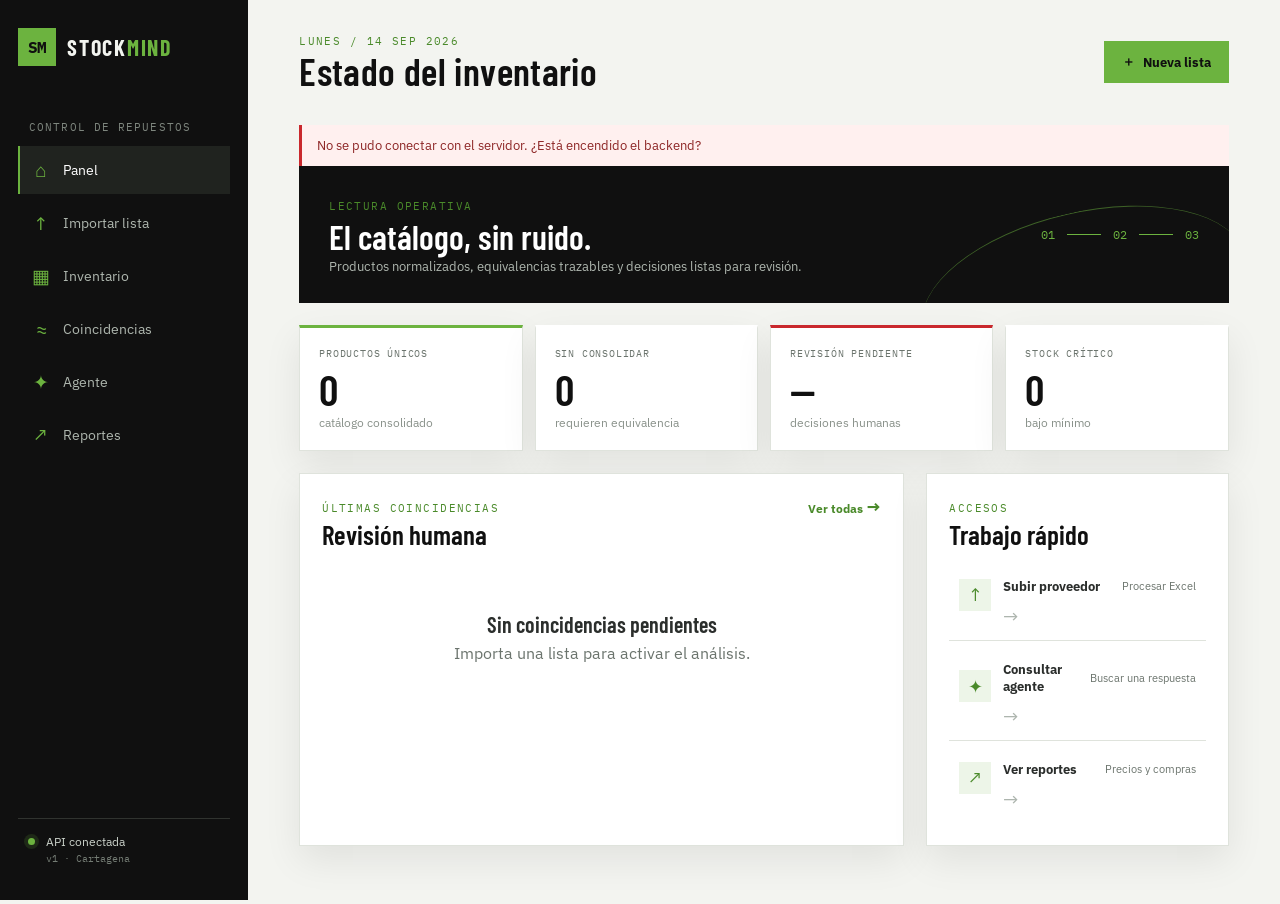
==== commit 8ead96b7: "refactor: new TechStack - FastAPI." ====
--- a/03-Src/Frontend/index.html
+++ b/03-Src/Frontend/index.html
@@ -40,6 +40,8 @@
         <div id="dashboardNotice" class="notice" role="status" hidden></div>
       </main>
     </div>
+    <!-- Desde Frontend: python -m http.server 5500, o Live Server en http://localhost:5500. No abrir con doble clic; este origen está en Backend/.env.example CORS_ORIGINS. -->
+    <script src="Assets/Js/api.js"></script>
     <script src="Assets/Js/script.js"></script>
   </body>
 </html>
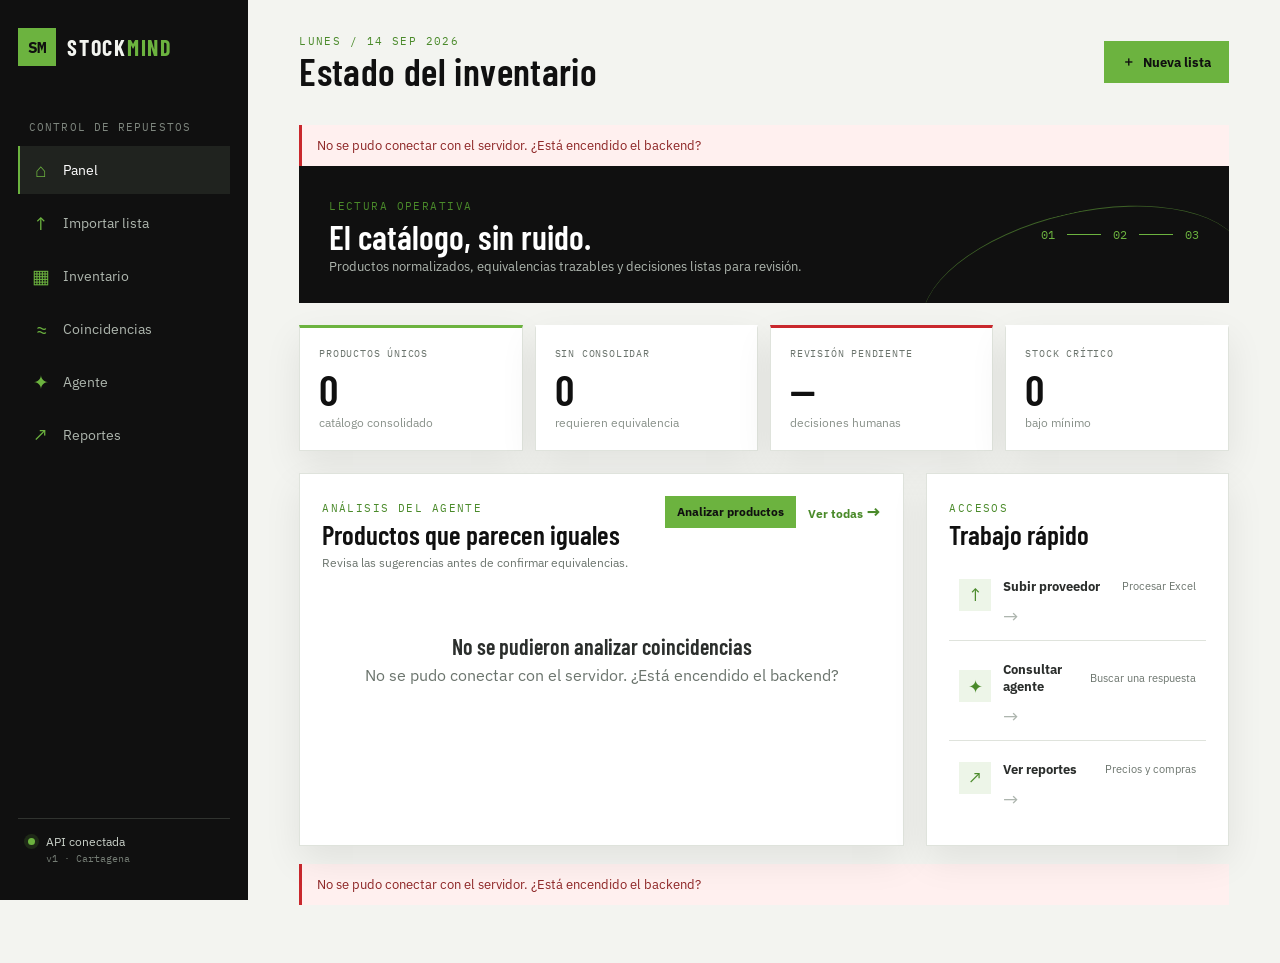
==== commit 429d99b4: "feat: funcionalidad agentica capaz de identificar productos iguales de distintos proveedores y unifi" ====
--- a/03-Src/Frontend/index.html
+++ b/03-Src/Frontend/index.html
@@ -34,7 +34,7 @@
         </section>
 
         <section class="dashboard-grid">
-          <article class="panel panel-wide"><div class="panel-heading"><div><span class="section-label">ÚLTIMAS COINCIDENCIAS</span><h2>Revisión humana</h2></div><a class="text-link" href="Pages/coincidencias.html">Ver todas <span>→</span></a></div><div id="dashboardMatches" class="match-list"><div class="loading-line"></div></div></article>
+          <article class="panel panel-wide"><div class="panel-heading"><div><span class="section-label">ANÁLISIS DEL AGENTE</span><h2>Productos que parecen iguales</h2><p class="muted">Revisa las sugerencias antes de confirmar equivalencias.</p></div><div class="panel-actions"><button id="dashboardAnalyze" class="button button-primary button-small">Analizar productos</button><a class="text-link" href="Pages/coincidencias.html">Ver todas <span>→</span></a></div></div><div id="dashboardMatches" class="match-list"><div class="loading-line"></div></div></article>
           <article class="panel"><div class="panel-heading"><div><span class="section-label">ACCESOS</span><h2>Trabajo rápido</h2></div></div><div class="quick-actions"><a href="Pages/importar.html"><span class="quick-icon">↑</span><b>Subir proveedor</b><small>Procesar Excel</small><span>→</span></a><a href="Pages/agente.html"><span class="quick-icon">✦</span><b>Consultar agente</b><small>Buscar una respuesta</small><span>→</span></a><a href="Pages/reportes.html"><span class="quick-icon">↗</span><b>Ver reportes</b><small>Precios y compras</small><span>→</span></a></div></article>
         </section>
         <div id="dashboardNotice" class="notice" role="status" hidden></div>
--- a/03-Src/Frontend/Assets/styles.css
+++ b/03-Src/Frontend/Assets/styles.css
@@ -64,6 +64,8 @@
 .panel { min-width: 0; padding: 22px; background: white; border: 1px solid var(--line); box-shadow: var(--shadow); }
 .panel-heading { display: flex; align-items: flex-start; justify-content: space-between; gap: 15px; margin-bottom: 18px; }
 .panel-heading h2 { margin: 5px 0 0; color: var(--negro); font: 600 27px/1 'Barlow Condensed', sans-serif; }
+.panel-heading p { margin: 7px 0 0; font-size: 12px; }
+.panel-actions { display: flex; align-items: center; flex-wrap: wrap; justify-content: flex-end; gap: 12px; }
 .text-link { color: var(--verde-hondo); font-size: 12px; font-weight: 700; text-decoration: none; }
 .text-link span { font-size: 17px; }
 .match-list { display: grid; gap: 9px; }
